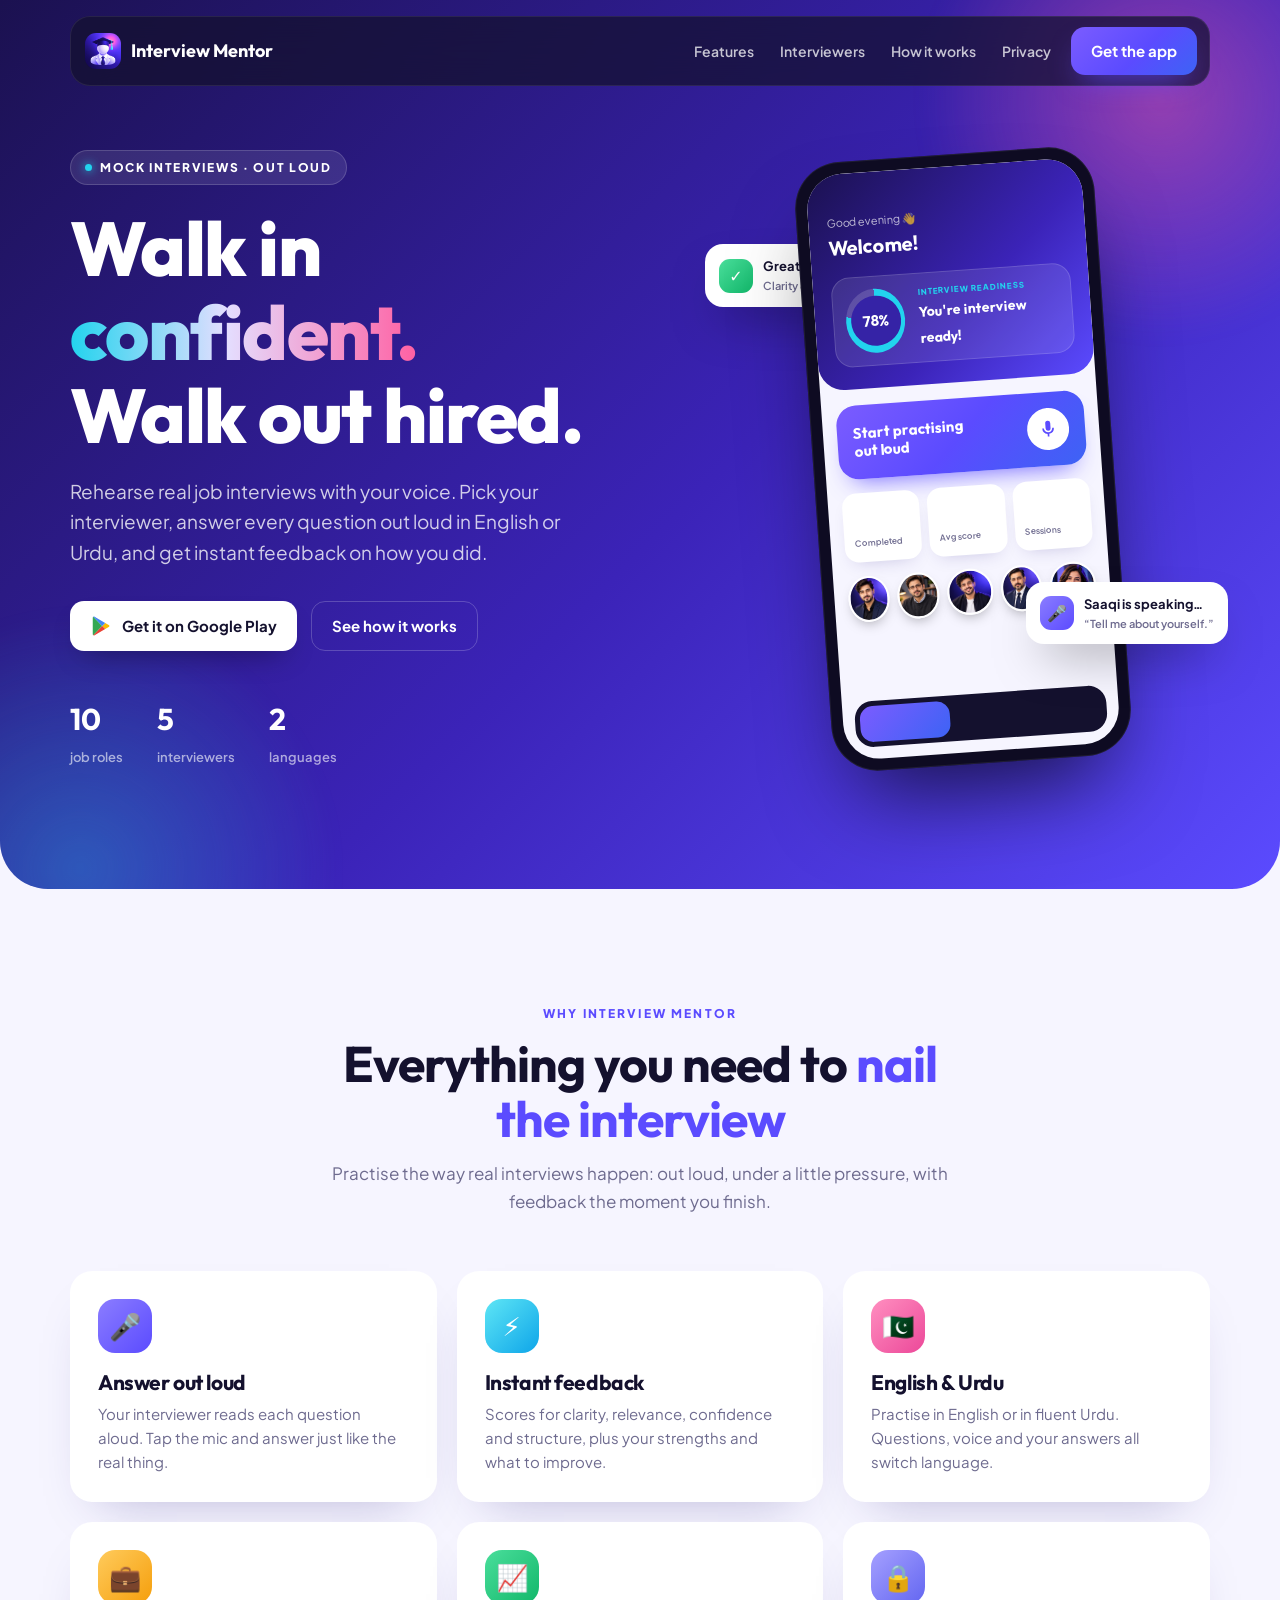
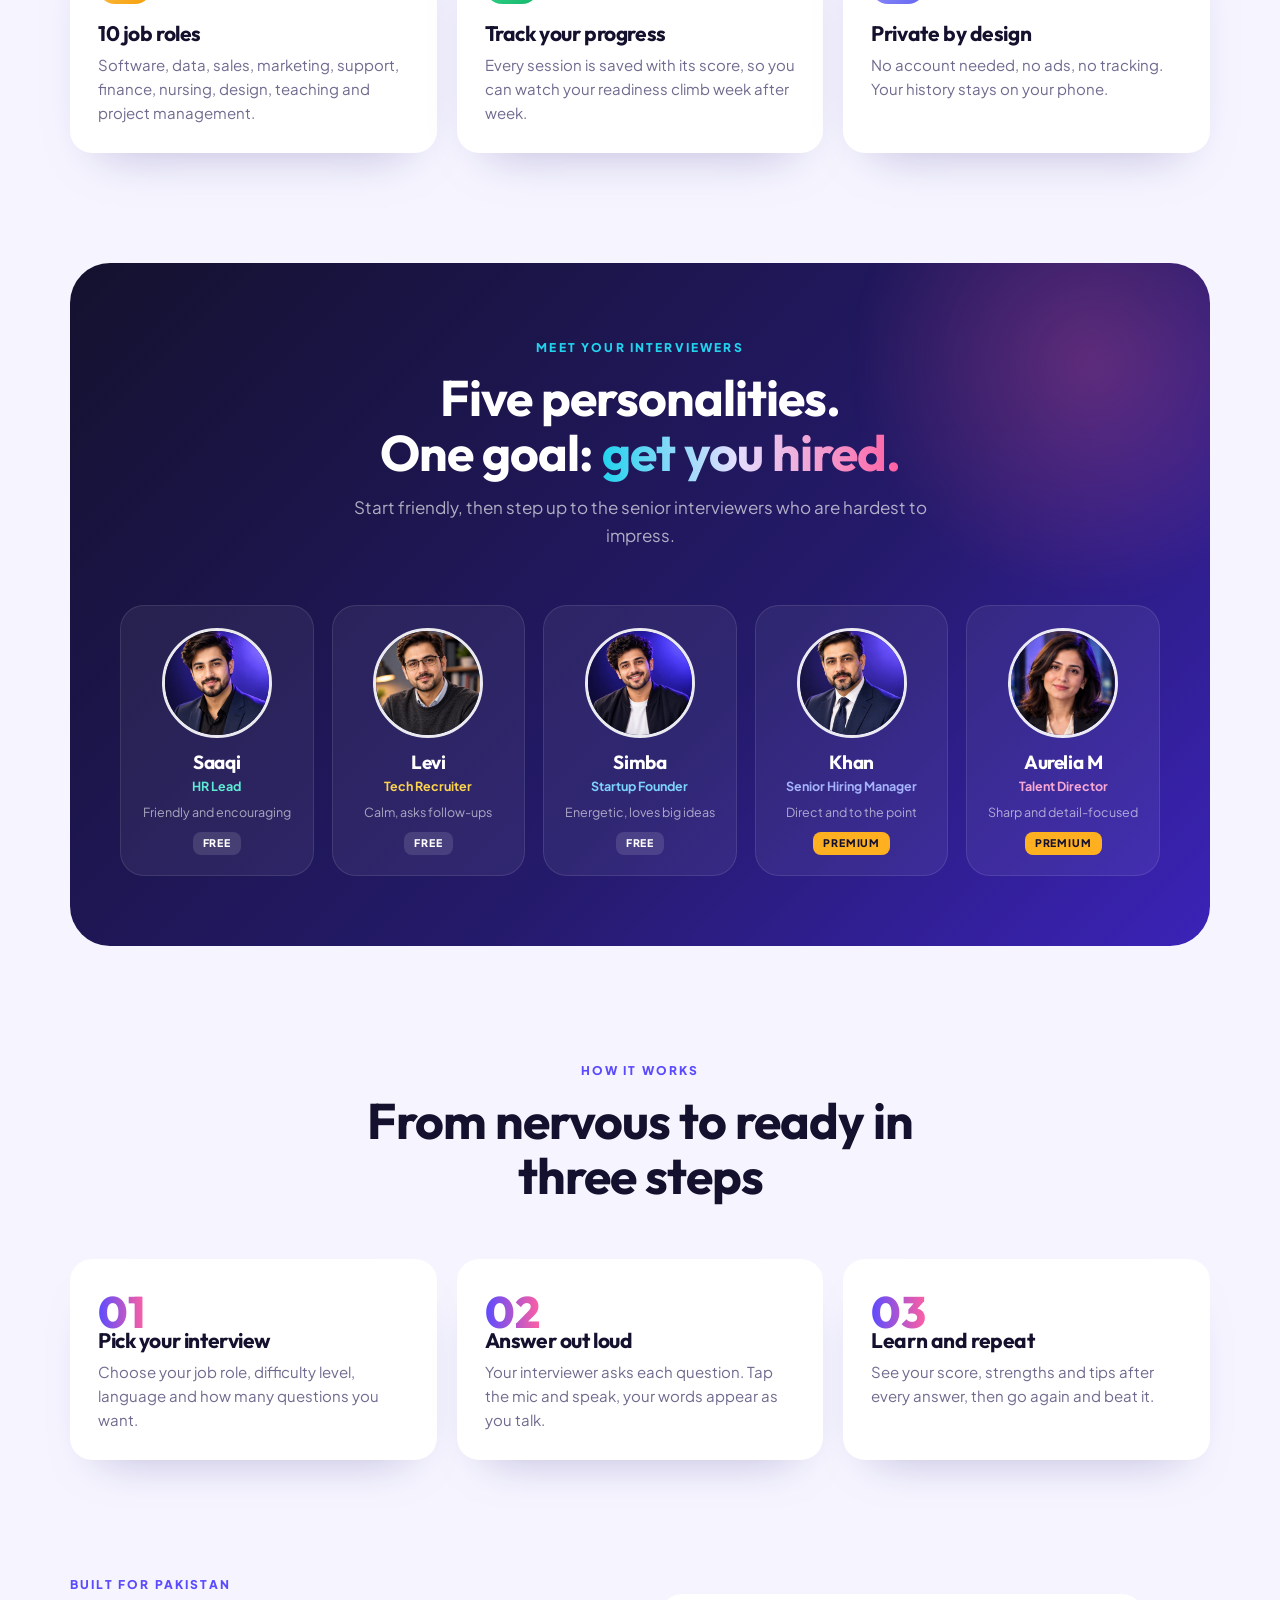
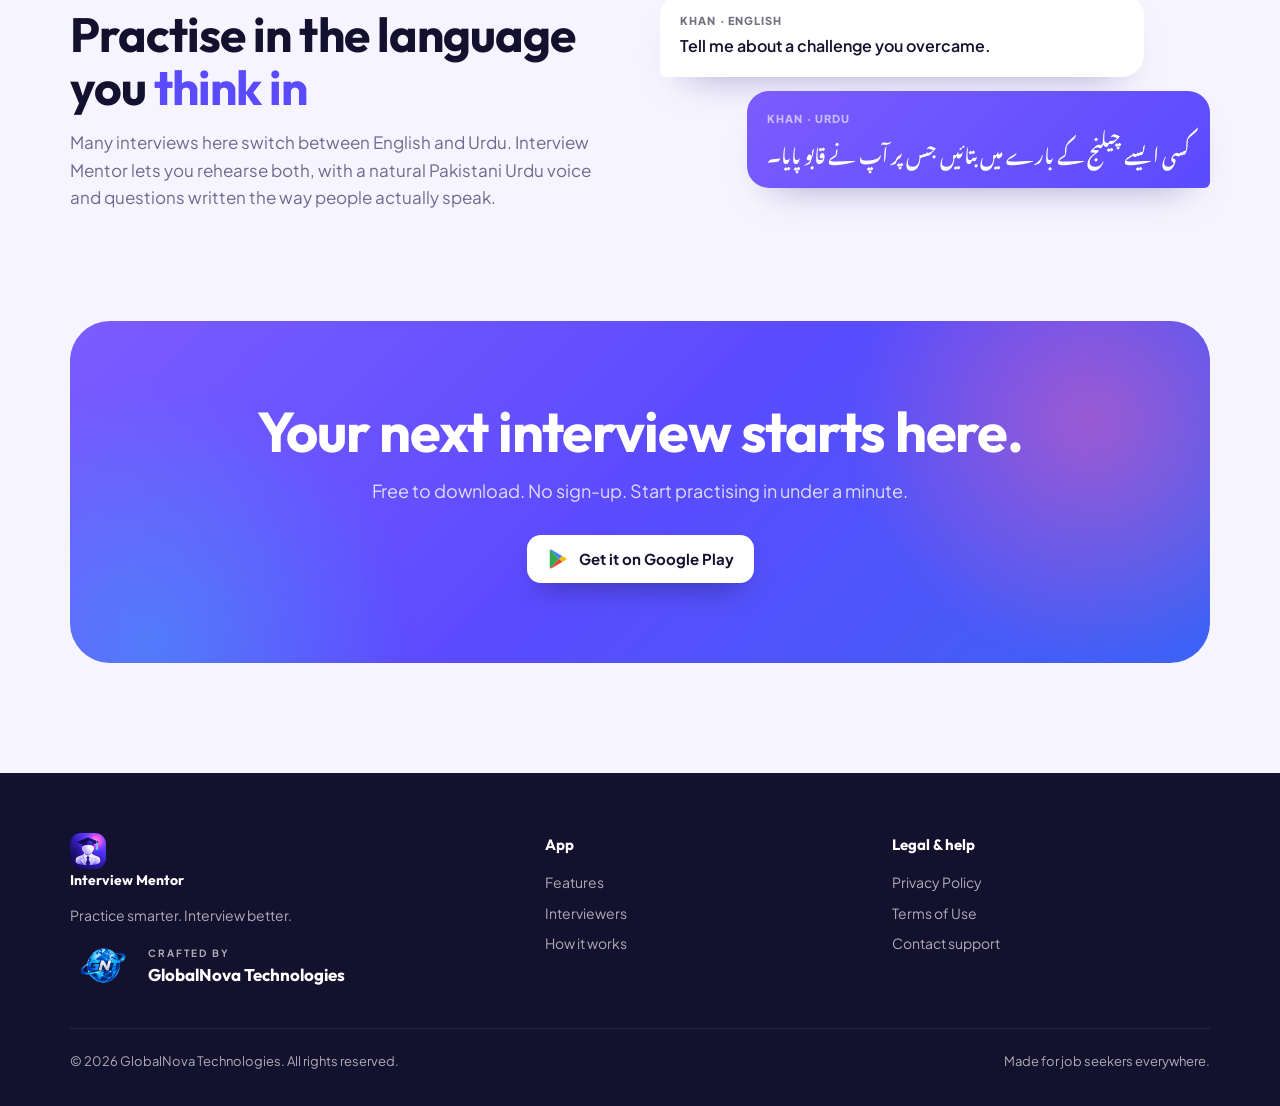
==== index.html @ 81f891b1 "Add files via upload" ====
<!DOCTYPE html>
<html lang="en">
<head>
<meta charset="utf-8">
<meta name="viewport" content="width=device-width, initial-scale=1">
<title>Interview Mentor – Practise interviews out loud, in English or Urdu</title>
<meta name="description" content="Interview Mentor helps you rehearse real job interviews out loud. Choose your interviewer, answer with your voice in English or Urdu, and get instant feedback.">
<meta name="theme-color" content="#1B1150">
<meta property="og:title" content="Interview Mentor – Practice Smarter. Interview Better.">
<meta property="og:description" content="Rehearse real job interviews out loud, in English or Urdu, and get instant feedback.">
<meta property="og:image" content="img/favicon.png">
<link rel="icon" href="img/favicon.png">
<link rel="preconnect" href="https://fonts.googleapis.com">
<link rel="preconnect" href="https://fonts.gstatic.com" crossorigin>
<link href="https://fonts.googleapis.com/css2?family=Outfit:wght@600;700;800&family=Plus+Jakarta+Sans:wght@500;600;700;800&family=Noto+Nastaliq+Urdu:wght@500&display=swap" rel="stylesheet">
<link rel="stylesheet" href="style.css">
</head>
<body>

<nav class="nav">
  <div class="nav-inner">
    <a class="brand" href="#"><img src="img/logo.jpg" alt="">Interview Mentor</a>
    <div class="nav-links">
      <a href="#features">Features</a>
      <a href="#interviewers">Interviewers</a>
      <a href="#how">How it works</a>
      <a href="privacy.html">Privacy</a>
    </div>
    <a class="btn btn-primary" href="https://play.google.com/store/apps/details?id=com.globalnova.interview_mentor">Get the app</a>
  </div>
</nav>

<header class="hero">
  <div class="orb pink"></div><div class="orb cyan"></div>
  <div class="wrap hero-grid">
    <div>
      <span class="pill"><i></i>Mock interviews · out loud</span>
      <h1>Walk in <span class="grad-text">confident.</span><br>Walk out hired.</h1>
      <p class="lead">Rehearse real job interviews with your voice. Pick your interviewer, answer every question out loud in English or Urdu, and get instant feedback on how you did.</p>
      <div class="hero-cta">
        <a class="btn btn-light" href="https://play.google.com/store/apps/details?id=com.globalnova.interview_mentor">
          <svg viewBox="0 0 24 24"><path fill="#34A853" d="M3.6 1.8 13.3 12 3.6 22.2c-.4-.2-.6-.6-.6-1.1V2.9c0-.5.2-.9.6-1.1z"/><path fill="#FBBC04" d="m16.6 15.3-3.3-3.3 3.3-3.3 3.8 2.2c1.1.6 1.1 1.6 0 2.2z"/><path fill="#EA4335" d="M16.6 15.3 13.3 12 3.6 22.2c.4.2.9.2 1.4-.1z"/><path fill="#4285F4" d="M16.6 8.7 5 1.9c-.5-.3-1-.3-1.4-.1L13.3 12z"/></svg>
          Get it on Google Play
        </a>
        <a class="btn btn-ghost" href="#how">See how it works</a>
      </div>
      <div class="hero-stats">
        <div><b>10</b><span>job roles</span></div>
        <div><b>5</b><span>interviewers</span></div>
        <div><b>2</b><span>languages</span></div>
      </div>
    </div>

    <div class="phone-stage">
      <div class="float-card a"><span class="badge-dot g5">✓</span><div>Great structure!<small>Clarity 86 · Pace 132 wpm</small></div></div>
      <div class="phone">
        <div class="screen">
          <div class="scr-head">
            <div class="scr-hi">Good evening 👋</div>
            <div class="scr-name">Welcome!</div>
            <div class="scr-ring"><div class="ring"></div><div><small>INTERVIEW READINESS</small><b>You're interview ready!</b></div></div>
          </div>
          <div class="scr-cta">
            <b>Start practising<br>out loud</b>
            <span class="scr-mic"><svg viewBox="0 0 24 24"><path d="M12 14a3 3 0 0 0 3-3V5a3 3 0 0 0-6 0v6a3 3 0 0 0 3 3zm5-3a5 5 0 0 1-10 0H5a7 7 0 0 0 6 6.9V21h2v-3.1A7 7 0 0 0 19 11z"/></svg></span>
          </div>
          <div class="scr-row">
            <div class="scr-tile"><b>12</b><span>Completed</span></div>
            <div class="scr-tile"><b>81%</b><span>Avg score</span></div>
            <div class="scr-tile"><b>15</b><span>Sessions</span></div>
          </div>
          <div class="scr-avs">
            <img src="img/int_saaqi.jpg" alt=""><img src="img/int_levi.jpg" alt=""><img src="img/int_simba.jpg" alt=""><img src="img/int_khan.jpg" alt=""><img src="img/int_aurelia.jpg" alt="">
          </div>
          <div class="scr-nav"><i></i><i></i><i></i><i></i></div>
        </div>
      </div>
      <div class="float-card b"><span class="badge-dot g1">🎤</span><div>Saaqi is speaking…<small>“Tell me about yourself.”</small></div></div>
    </div>
  </div>
</header>

<main>
  <section id="features">
    <div class="wrap">
      <div class="sec-head rv">
        <span class="eyebrow">Why Interview Mentor</span>
        <h2>Everything you need to <span style="color:var(--violet)">nail the interview</span></h2>
        <p>Practise the way real interviews happen: out loud, under a little pressure, with feedback the moment you finish.</p>
      </div>
      <div class="features">
        <div class="card rv"><div class="ico g1">🎤</div><h3>Answer out loud</h3><p>Your interviewer reads each question aloud. Tap the mic and answer just like the real thing.</p></div>
        <div class="card rv"><div class="ico g2">⚡</div><h3>Instant feedback</h3><p>Scores for clarity, relevance, confidence and structure, plus your strengths and what to improve.</p></div>
        <div class="card rv"><div class="ico g3">🇵🇰</div><h3>English &amp; Urdu</h3><p>Practise in English or in fluent Urdu. Questions, voice and your answers all switch language.</p></div>
        <div class="card rv"><div class="ico g4">💼</div><h3>10 job roles</h3><p>Software, data, sales, marketing, support, finance, nursing, design, teaching and project management.</p></div>
        <div class="card rv"><div class="ico g5">📈</div><h3>Track your progress</h3><p>Every session is saved with its score, so you can watch your readiness climb week after week.</p></div>
        <div class="card rv"><div class="ico g6">🔒</div><h3>Private by design</h3><p>No account needed, no ads, no tracking. Your history stays on your phone.</p></div>
      </div>
    </div>
  </section>

  <section id="interviewers">
    <div class="wrap">
      <div class="panel">
        <div class="orb pink" style="opacity:.6"></div>
        <div class="sec-head rv">
          <span class="eyebrow">Meet your interviewers</span>
          <h2>Five personalities.<br>One goal: <span class="grad-text">get you hired.</span></h2>
          <p>Start friendly, then step up to the senior interviewers who are hardest to impress.</p>
        </div>
        <div class="team">
          <div class="member rv"><img src="img/int_saaqi.jpg" alt="Saaqi"><h3>Saaqi</h3><div class="role" style="color:#5EEAD4">HR Lead</div><p>Friendly and encouraging</p><span class="free">FREE</span></div>
          <div class="member rv"><img src="img/int_levi.jpg" alt="Levi"><h3>Levi</h3><div class="role" style="color:#FCD34D">Tech Recruiter</div><p>Calm, asks follow-ups</p><span class="free">FREE</span></div>
          <div class="member rv"><img src="img/int_simba.jpg" alt="Simba"><h3>Simba</h3><div class="role" style="color:#7DD3FC">Startup Founder</div><p>Energetic, loves big ideas</p><span class="free">FREE</span></div>
          <div class="member rv"><img src="img/int_khan.jpg" alt="Khan"><h3>Khan</h3><div class="role" style="color:#A5B4FC">Senior Hiring Manager</div><p>Direct and to the point</p><span class="pro">PREMIUM</span></div>
          <div class="member rv"><img src="img/int_aurelia.jpg" alt="Aurelia M"><h3>Aurelia M</h3><div class="role" style="color:#F9A8D4">Talent Director</div><p>Sharp and detail-focused</p><span class="pro">PREMIUM</span></div>
        </div>
      </div>
    </div>
  </section>

  <section id="how">
    <div class="wrap">
      <div class="sec-head rv">
        <span class="eyebrow">How it works</span>
        <h2>From nervous to ready in three steps</h2>
      </div>
      <div class="steps">
        <div class="card step rv"><h3>Pick your interview</h3><p>Choose your job role, difficulty level, language and how many questions you want.</p></div>
        <div class="card step rv"><h3>Answer out loud</h3><p>Your interviewer asks each question. Tap the mic and speak, your words appear as you talk.</p></div>
        <div class="card step rv"><h3>Learn and repeat</h3><p>See your score, strengths and tips after every answer, then go again and beat it.</p></div>
      </div>
    </div>
  </section>

  <section>
    <div class="wrap lang">
      <div class="rv">
        <span class="eyebrow">Built for Pakistan</span>
        <h2>Practise in the language you <span style="color:var(--violet)">think in</span></h2>
        <p>Many interviews here switch between English and Urdu. Interview Mentor lets you rehearse both, with a natural Pakistani Urdu voice and questions written the way people actually speak.</p>
      </div>
      <div class="bubbles rv">
        <div class="bubble en"><small>KHAN · ENGLISH</small>Tell me about a challenge you overcame.</div>
        <div class="bubble ur"><small>KHAN · URDU</small>کسی ایسے چیلنج کے بارے میں بتائیں جس پر آپ نے قابو پایا۔</div>
      </div>
    </div>
  </section>

  <section>
    <div class="wrap">
      <div class="cta rv">
        <div class="orb pink"></div><div class="orb cyan"></div>
        <h2 style="position:relative">Your next interview starts here.</h2>
        <p style="position:relative">Free to download. No sign-up. Start practising in under a minute.</p>
        <a class="btn btn-light" style="position:relative" href="https://play.google.com/store/apps/details?id=com.globalnova.interview_mentor">
          <svg viewBox="0 0 24 24"><path fill="#34A853" d="M3.6 1.8 13.3 12 3.6 22.2c-.4-.2-.6-.6-.6-1.1V2.9c0-.5.2-.9.6-1.1z"/><path fill="#FBBC04" d="m16.6 15.3-3.3-3.3 3.3-3.3 3.8 2.2c1.1.6 1.1 1.6 0 2.2z"/><path fill="#EA4335" d="M16.6 15.3 13.3 12 3.6 22.2c.4.2.9.2 1.4-.1z"/><path fill="#4285F4" d="M16.6 8.7 5 1.9c-.5-.3-1-.3-1.4-.1L13.3 12z"/></svg>
          Get it on Google Play
        </a>
      </div>
    </div>
  </section>
</main>

<footer>
  <div class="wrap">
    <div class="foot">
      <div>
        <a class="brand" href="#" style="color:#fff"><img src="img/logo.jpg" alt="">Interview Mentor</a>
        <p style="margin-top:12px;font-size:14px;max-width:320px">Practice smarter. Interview better.</p>
        <div class="gnt"><img src="img/gnt_logo.png" alt="GlobalNova Technologies"><div><small>CRAFTED BY</small><b>GlobalNova Technologies</b></div></div>
      </div>
      <div><h4>App</h4><a href="#features">Features</a><a href="#interviewers">Interviewers</a><a href="#how">How it works</a></div>
      <div><h4>Legal &amp; help</h4><a href="privacy.html">Privacy Policy</a><a href="terms.html">Terms of Use</a><a href="mailto:support@interviewmentor.app">Contact support</a></div>
    </div>
    <div class="copy"><span>© 2026 GlobalNova Technologies. All rights reserved.</span><span>Made for job seekers everywhere.</span></div>
  </div>
</footer>

<script>
  const io = new IntersectionObserver(es => es.forEach(e => { if (e.isIntersecting) { e.target.classList.add('in'); io.unobserve(e.target); } }), { threshold: .12 });
  document.querySelectorAll('.rv').forEach((el, i) => { el.style.transitionDelay = (i % 5) * 70 + 'ms'; io.observe(el); });
</script>
</body>
</html>
---- style.css ----
/* Interview Mentor website – same palette as the app */
:root {
  --night: #14112E;
  --deep: #1B1150;
  --violet: #5B4BFF;
  --violet-2: #7B5CFF;
  --lav: #E4DEFF;
  --cyan: #22D3EE;
  --pink: #FF5FA2;
  --gold: #FFB020;
  --bg: #F6F5FF;
  --ink: #14112E;
  --mut: #6E6B8F;
  --card: #FFFFFF;
  --line: #ECEAF8;
  --r: 22px;
}
* { box-sizing: border-box; margin: 0; padding: 0; }
html { scroll-behavior: smooth; }
body {
  font-family: 'Plus Jakarta Sans', system-ui, sans-serif;
  background: var(--bg);
  color: var(--ink);
  line-height: 1.6;
  -webkit-font-smoothing: antialiased;
}
h1, h2, h3, .display { font-family: 'Outfit', sans-serif; letter-spacing: -.02em; line-height: 1.1; }
a { color: inherit; text-decoration: none; }
img { display: block; max-width: 100%; }
.wrap { width: min(1140px, 92%); margin: 0 auto; }
.grad-text {
  background: linear-gradient(90deg, var(--cyan), var(--lav) 45%, var(--pink));
  -webkit-background-clip: text; background-clip: text; color: transparent;
}

/* ---------- nav ---------- */
.nav {
  position: fixed; inset: 16px 0 auto; z-index: 50;
  display: flex; justify-content: center;
}
.nav-inner {
  width: min(1140px, 92%);
  display: flex; align-items: center; gap: 20px;
  padding: 10px 12px 10px 14px;
  border-radius: 20px;
  background: rgba(20, 17, 46, .72);
  backdrop-filter: blur(18px); -webkit-backdrop-filter: blur(18px);
  border: 1px solid rgba(255, 255, 255, .08);
  color: #fff;
}
.brand { display: flex; align-items: center; gap: 10px; font-family: 'Outfit'; font-weight: 700; font-size: 18px; }
.brand img { width: 36px; height: 36px; border-radius: 11px; }
.nav-links { display: flex; gap: 26px; margin-left: auto; font-size: 14px; font-weight: 600; color: rgba(255,255,255,.75); }
.nav-links a:hover { color: #fff; }
.btn {
  display: inline-flex; align-items: center; gap: 10px;
  padding: 12px 20px; border-radius: 14px;
  font-weight: 700; font-size: 15px;
  transition: transform .2s ease, box-shadow .2s ease;
}
.btn:hover { transform: translateY(-2px); }
.btn-primary {
  background: linear-gradient(135deg, var(--violet-2), var(--violet) 55%, #3D63F5);
  color: #fff;
  box-shadow: 0 14px 30px -12px rgba(91, 75, 255, .8);
}
.btn-light { background: #fff; color: var(--night); box-shadow: 0 14px 30px -14px rgba(0,0,0,.45); }
.btn-ghost { border: 1px solid rgba(255,255,255,.2); color: #fff; }
.btn svg { width: 22px; height: 22px; }

/* ---------- hero ---------- */
.hero {
  position: relative; overflow: hidden;
  background: linear-gradient(135deg, #1B1150 0%, #3B23B8 55%, #5B4BFF 100%);
  color: #fff;
  padding: 150px 0 120px;
  border-radius: 0 0 48px 48px;
}
.orb { position: absolute; border-radius: 50%; filter: blur(10px); pointer-events: none; }
.orb.pink { width: 520px; height: 520px; right: -140px; top: -160px; background: radial-gradient(circle, rgba(255,95,162,.45), transparent 65%); }
.orb.cyan { width: 560px; height: 560px; left: -200px; bottom: -260px; background: radial-gradient(circle, rgba(34,211,238,.32), transparent 65%); }
.hero-grid { position: relative; display: grid; grid-template-columns: 1.1fr .9fr; gap: 40px; align-items: center; }
.pill {
  display: inline-flex; align-items: center; gap: 8px;
  padding: 7px 14px; border-radius: 999px;
  background: rgba(255,255,255,.1); border: 1px solid rgba(255,255,255,.16);
  font-size: 12px; font-weight: 800; letter-spacing: .14em; text-transform: uppercase;
}
.pill i { width: 7px; height: 7px; border-radius: 50%; background: var(--cyan); box-shadow: 0 0 10px var(--cyan); }
.hero h1 { font-size: clamp(44px, 6vw, 76px); margin: 22px 0 18px; font-weight: 800; }
.hero p.lead { font-size: 19px; color: rgba(255,255,255,.78); max-width: 520px; }
.hero-cta { display: flex; flex-wrap: wrap; gap: 14px; margin-top: 34px; }
.hero-stats { display: flex; gap: 34px; margin-top: 44px; }
.hero-stats b { display: block; font-family: 'Outfit'; font-size: 30px; }
.hero-stats span { font-size: 13px; color: rgba(255,255,255,.6); font-weight: 600; }

/* phone mockup */
.phone-stage { position: relative; display: flex; justify-content: center; }
.phone {
  width: 300px; height: 610px; border-radius: 46px; padding: 12px;
  background: #0E0B22;
  box-shadow: 0 50px 90px -30px rgba(0,0,0,.7), 0 0 0 1px rgba(255,255,255,.08) inset;
  transform: rotate(-4deg);
  animation: float 6s ease-in-out infinite;
}
@keyframes float { 50% { transform: rotate(-4deg) translateY(-14px); } }
.screen { position: relative; height: 100%; border-radius: 36px; overflow: hidden; background: var(--bg); }
.scr-head {
  background: linear-gradient(135deg, #1B1150, #3B23B8 60%, #5B4BFF);
  padding: 40px 18px 22px; border-radius: 0 0 26px 26px; color: #fff;
}
.scr-hi { font-size: 11px; color: rgba(255,255,255,.7); }
.scr-name { font-family: 'Outfit'; font-size: 20px; font-weight: 700; }
.scr-ring {
  margin-top: 14px; display: flex; gap: 14px; align-items: center;
  padding: 12px; border-radius: 18px; background: rgba(255,255,255,.1); border: 1px solid rgba(255,255,255,.15);
}
.ring {
  width: 64px; height: 64px; border-radius: 50%;
  background: conic-gradient(var(--cyan) 0 78%, rgba(255,255,255,.15) 78% 100%);
  display: grid; place-items: center;
}
.ring::after { content: '78%'; width: 50px; height: 50px; border-radius: 50%; background: #3523A6; display: grid; place-items: center; font-family: 'Outfit'; font-weight: 700; font-size: 15px; }
.scr-ring small { display: block; font-size: 8px; font-weight: 800; letter-spacing: .12em; color: var(--cyan); }
.scr-ring b { font-family: 'Outfit'; font-size: 14px; }
.scr-cta {
  margin: 16px 14px 0; padding: 16px; border-radius: 20px; color: #fff;
  background: linear-gradient(135deg, var(--violet-2), var(--violet), #3D63F5);
  display: flex; align-items: center; justify-content: space-between;
  box-shadow: 0 14px 24px -14px rgba(91,75,255,.9);
}
.scr-cta b { font-family: 'Outfit'; font-size: 15px; line-height: 1.15; }
.scr-mic { width: 42px; height: 42px; border-radius: 50%; background: #fff; display: grid; place-items: center; }
.scr-mic svg { width: 20px; fill: var(--violet); }
.scr-row { display: flex; gap: 8px; padding: 14px 14px 0; }
.scr-tile { flex: 1; background: #fff; border-radius: 14px; padding: 10px; box-shadow: 0 8px 18px -10px rgba(42,31,122,.25); }
.scr-tile b { font-family: 'Outfit'; font-size: 15px; display: block; }
.scr-tile span { font-size: 8.5px; color: var(--mut); font-weight: 600; }
.scr-avs { display: flex; gap: 8px; padding: 14px; }
.scr-avs img { width: 46px; height: 46px; border-radius: 50%; object-fit: cover; border: 2px solid #fff; box-shadow: 0 6px 14px -6px rgba(0,0,0,.4); }
.scr-nav {
  position: absolute; left: 12px; right: 12px; bottom: 12px; height: 46px; border-radius: 18px;
  background: var(--night); display: flex; align-items: center; padding: 5px; gap: 6px;
}
.scr-nav i { flex: 1; height: 100%; border-radius: 13px; }
.scr-nav i:first-child { flex: 2; background: linear-gradient(135deg, var(--violet-2), #3D63F5); }
.float-card {
  position: absolute; background: #fff; color: var(--ink); border-radius: 18px; padding: 12px 14px;
  box-shadow: 0 24px 50px -20px rgba(0,0,0,.5); display: flex; align-items: center; gap: 10px; font-size: 13px; font-weight: 700;
  animation: float2 5s ease-in-out infinite;
}
.float-card small { display: block; color: var(--mut); font-weight: 600; font-size: 11px; }
.float-card.a { left: -10px; top: 90px; }
.float-card.b { right: -18px; bottom: 120px; animation-delay: -2.5s; }
@keyframes float2 { 50% { transform: translateY(-10px); } }
.badge-dot { width: 34px; height: 34px; border-radius: 11px; display: grid; place-items: center; color: #fff; font-size: 16px; }

/* ---------- sections ---------- */
section { padding: 110px 0 0; }
.sec-head { text-align: center; max-width: 640px; margin: 0 auto 56px; }
.eyebrow { font-size: 12px; font-weight: 800; letter-spacing: .18em; text-transform: uppercase; color: var(--violet); }
.sec-head h2 { font-size: clamp(34px, 4vw, 50px); margin: 12px 0 14px; }
.sec-head p { color: var(--mut); font-size: 17px; }

.features { display: grid; grid-template-columns: repeat(3, 1fr); gap: 20px; }
.card {
  background: var(--card); border-radius: var(--r); padding: 28px;
  box-shadow: 0 24px 50px -30px rgba(42,31,122,.35);
  transition: transform .25s ease, box-shadow .25s ease;
}
.card:hover { transform: translateY(-6px); box-shadow: 0 30px 60px -28px rgba(91,75,255,.45); }
.ico {
  width: 54px; height: 54px; border-radius: 17px; display: grid; place-items: center;
  font-size: 26px; margin-bottom: 18px; color: #fff;
}
.card h3 { font-size: 21px; margin-bottom: 8px; }
.card p { color: var(--mut); font-size: 15px; }
.g1 { background: linear-gradient(135deg, #8B7DFF, #5B4BFF); }
.g2 { background: linear-gradient(135deg, #5EE6F5, #0EA5E9); }
.g3 { background: linear-gradient(135deg, #FF8FC0, #EC4899); }
.g4 { background: linear-gradient(135deg, #FFCB5C, #F59E0B); }
.g5 { background: linear-gradient(135deg, #4ADE9B, #12B76A); }
.g6 { background: linear-gradient(135deg, #A5A0FF, #6366F1); }

/* interviewers */
.panel {
  position: relative; overflow: hidden;
  background: linear-gradient(135deg, #14112E, #241A6B 60%, #3B23B8);
  border-radius: 40px; padding: 70px 50px; color: #fff;
}
.panel .sec-head p { color: rgba(255,255,255,.65); }
.panel .eyebrow { color: var(--cyan); }
.team { position: relative; display: grid; grid-template-columns: repeat(5, 1fr); gap: 18px; }
.member {
  text-align: center; padding: 22px 12px 20px; border-radius: 24px;
  background: rgba(255,255,255,.06); border: 1px solid rgba(255,255,255,.1);
  transition: transform .25s ease, background .25s ease;
}
.member:hover { transform: translateY(-6px); background: rgba(255,255,255,.1); }
.member img {
  width: 110px; height: 110px; border-radius: 50%; object-fit: cover; object-position: center 25%;
  margin: 0 auto 14px; border: 3px solid rgba(255,255,255,.9);
}
.member h3 { font-size: 19px; }
.member .role { font-size: 12.5px; font-weight: 700; margin: 3px 0 6px; }
.member p { font-size: 12.5px; color: rgba(255,255,255,.6); }
.pro {
  display: inline-block; margin-top: 10px; padding: 3px 10px; border-radius: 8px;
  background: var(--gold); color: var(--night); font-size: 10.5px; font-weight: 800; letter-spacing: .08em;
}
.free { display: inline-block; margin-top: 10px; padding: 3px 10px; border-radius: 8px; background: rgba(255,255,255,.12); font-size: 10.5px; font-weight: 800; letter-spacing: .08em; }

/* steps */
.steps { display: grid; grid-template-columns: repeat(3, 1fr); gap: 20px; counter-reset: s; }
.step { position: relative; padding-top: 70px; }
.step::before {
  counter-increment: s; content: '0' counter(s);
  position: absolute; top: 18px; left: 28px;
  font-family: 'Outfit'; font-size: 44px; font-weight: 800;
  background: linear-gradient(90deg, var(--violet), var(--pink)); -webkit-background-clip: text; background-clip: text; color: transparent;
}

/* language */
.lang { display: grid; grid-template-columns: 1fr 1fr; gap: 40px; align-items: center; }
.lang h2 { font-size: clamp(32px, 4vw, 48px); margin: 12px 0 16px; }
.lang p { color: var(--mut); font-size: 17px; }
.bubbles { display: flex; flex-direction: column; gap: 14px; }
.bubble {
  max-width: 88%; padding: 18px 20px; border-radius: 22px; font-size: 16px; font-weight: 600;
  box-shadow: 0 20px 40px -26px rgba(42,31,122,.5);
}
.bubble.en { background: #fff; border-bottom-left-radius: 6px; }
.bubble.ur { align-self: flex-end; direction: rtl; font-size: 19px; line-height: 1.9;
  background: linear-gradient(135deg, var(--violet-2), var(--violet)); color: #fff; border-bottom-right-radius: 6px; font-family: 'Noto Nastaliq Urdu', serif; }
.bubble small { display: block; font-size: 11px; font-weight: 800; letter-spacing: .1em; opacity: .6; margin-bottom: 4px; direction: ltr; font-family: 'Plus Jakarta Sans'; }

/* cta */
.cta {
  position: relative; overflow: hidden; text-align: center;
  background: linear-gradient(135deg, #7B5CFF, #5B4BFF 50%, #3D63F5);
  border-radius: 40px; padding: 80px 30px; color: #fff;
}
.cta h2 { font-size: clamp(34px, 4.5vw, 56px); margin-bottom: 14px; }
.cta p { color: rgba(255,255,255,.8); font-size: 18px; margin-bottom: 30px; }

/* footer */
footer { margin-top: 110px; background: var(--night); color: rgba(255,255,255,.65); padding: 60px 0 34px; }
.foot { display: grid; grid-template-columns: 1.4fr 1fr 1fr; gap: 30px; }
.foot h4 { color: #fff; font-family: 'Outfit'; font-size: 15px; margin-bottom: 14px; }
.foot a { display: block; font-size: 14px; margin-bottom: 8px; }
.foot a:hover { color: #fff; }
.gnt { display: flex; align-items: center; gap: 12px; margin-top: 18px; }
.gnt img { width: 66px; }
.gnt small { display: block; font-size: 10px; letter-spacing: .2em; font-weight: 700; }
.gnt b { color: #fff; font-family: 'Outfit'; font-size: 17px; }
.copy { border-top: 1px solid rgba(255,255,255,.08); margin-top: 40px; padding-top: 22px; font-size: 13px; display: flex; justify-content: space-between; flex-wrap: wrap; gap: 10px; }

/* reveal on scroll */
.rv { opacity: 0; transform: translateY(26px); transition: opacity .8s ease, transform .8s ease; }
.rv.in { opacity: 1; transform: none; }

/* ---------- legal pages ---------- */
.legal-hero { padding: 140px 0 70px; }
.legal-hero h1 { font-size: clamp(38px, 5vw, 60px); margin: 16px 0 10px; }
.legal-hero p { color: rgba(255,255,255,.7); }
.doc {
  background: #fff; border-radius: 30px; padding: 50px; margin-top: -40px; position: relative;
  box-shadow: 0 40px 80px -40px rgba(42,31,122,.4);
}
.doc h2 { font-size: 24px; margin: 34px 0 10px; }
.doc h2:first-child { margin-top: 0; }
.doc p, .doc li { color: #3A3760; font-size: 16px; }
.doc ul { padding-left: 22px; margin-top: 8px; }
.doc li { margin-bottom: 6px; }
.doc a { color: var(--violet); font-weight: 700; }
.tldr { display: grid; grid-template-columns: repeat(3, 1fr); gap: 14px; margin-bottom: 40px; }
.tldr div { background: var(--bg); border-radius: 18px; padding: 18px; font-size: 14px; font-weight: 600; }
.tldr b { display: block; font-family: 'Outfit'; font-size: 17px; margin-bottom: 4px; color: var(--violet); }

/* ---------- responsive ---------- */
@media (max-width: 960px) {
  .hero-grid, .lang { grid-template-columns: 1fr; }
  .phone-stage { margin-top: 30px; }
  .features, .steps { grid-template-columns: 1fr 1fr; }
  .team { grid-template-columns: repeat(3, 1fr); }
  .nav-links { display: none; }
}
@media (max-width: 620px) {
  .features, .steps, .foot, .tldr { grid-template-columns: 1fr; }
  .team { grid-template-columns: 1fr 1fr; }
  .panel { padding: 50px 20px; }
  .doc { padding: 30px 22px; }
  .hero { padding-top: 130px; }
  .hero-stats { gap: 22px; }
  .float-card { display: none; }
}
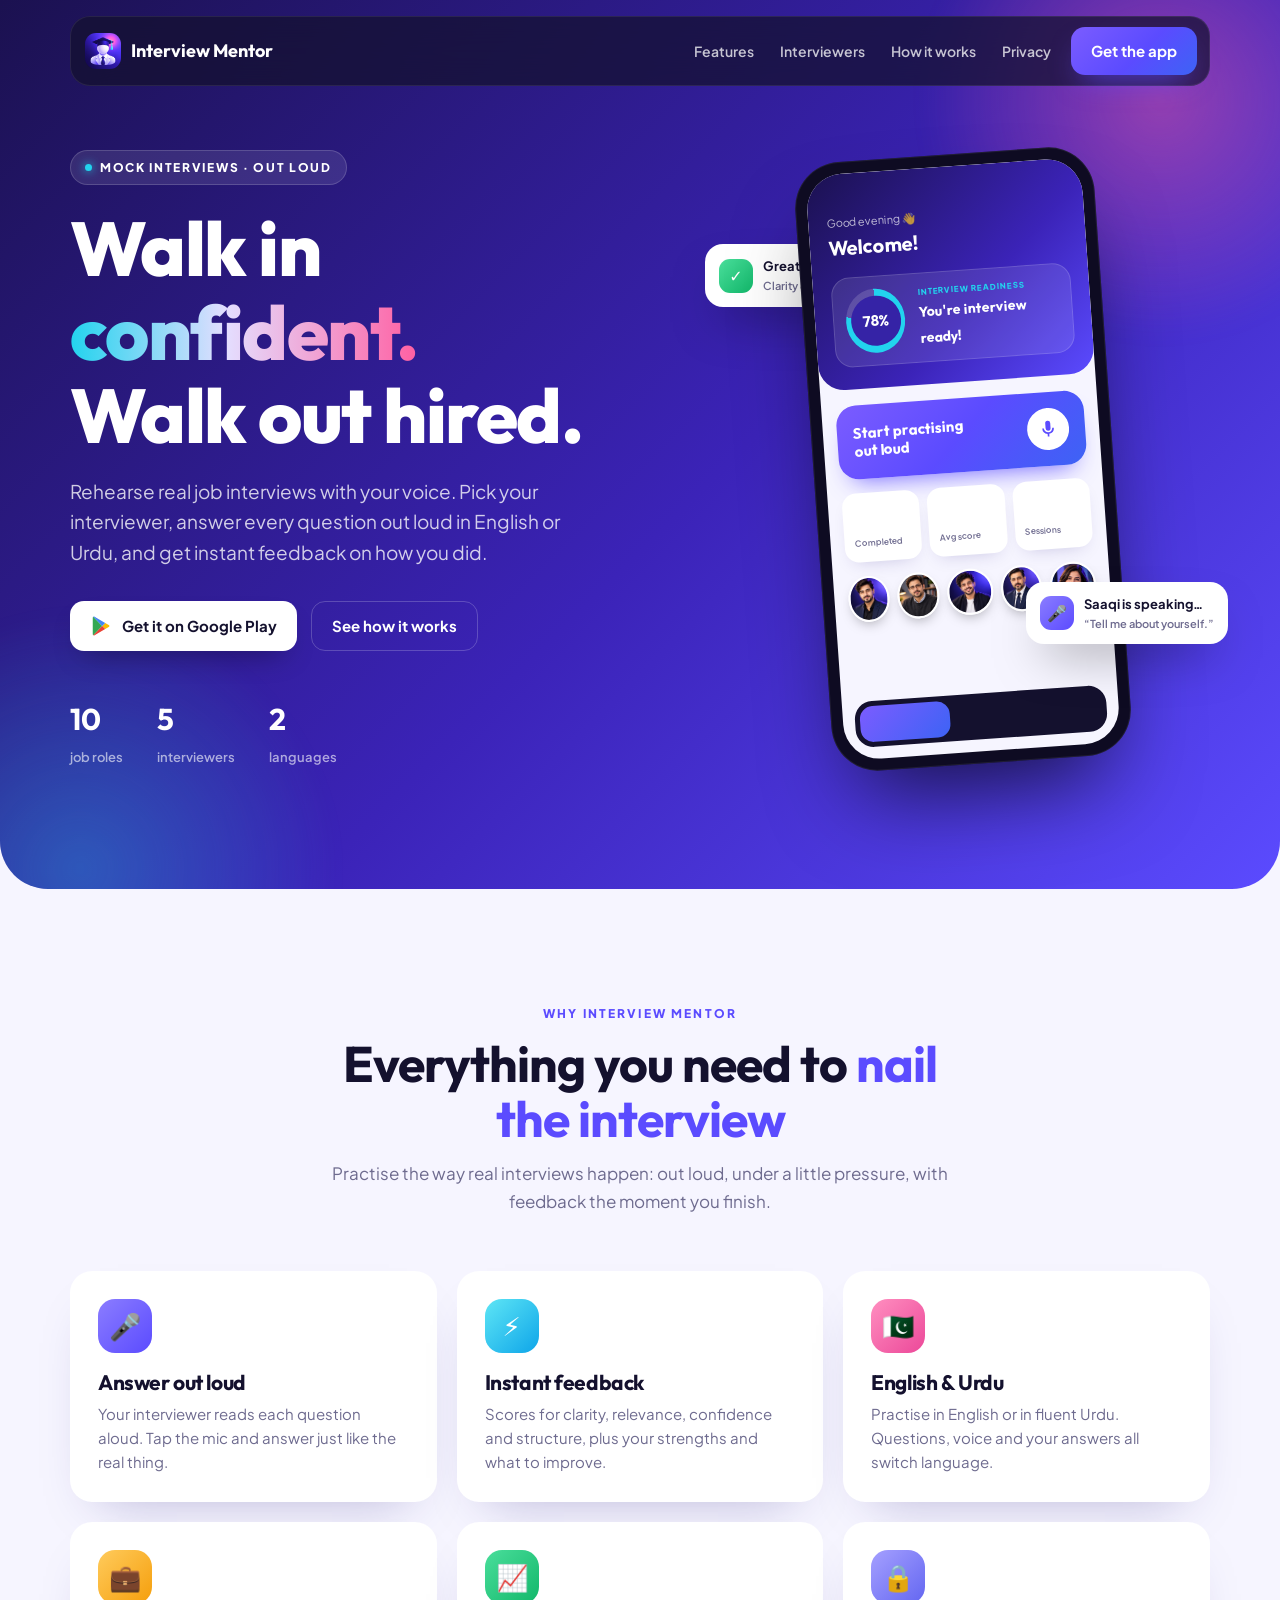
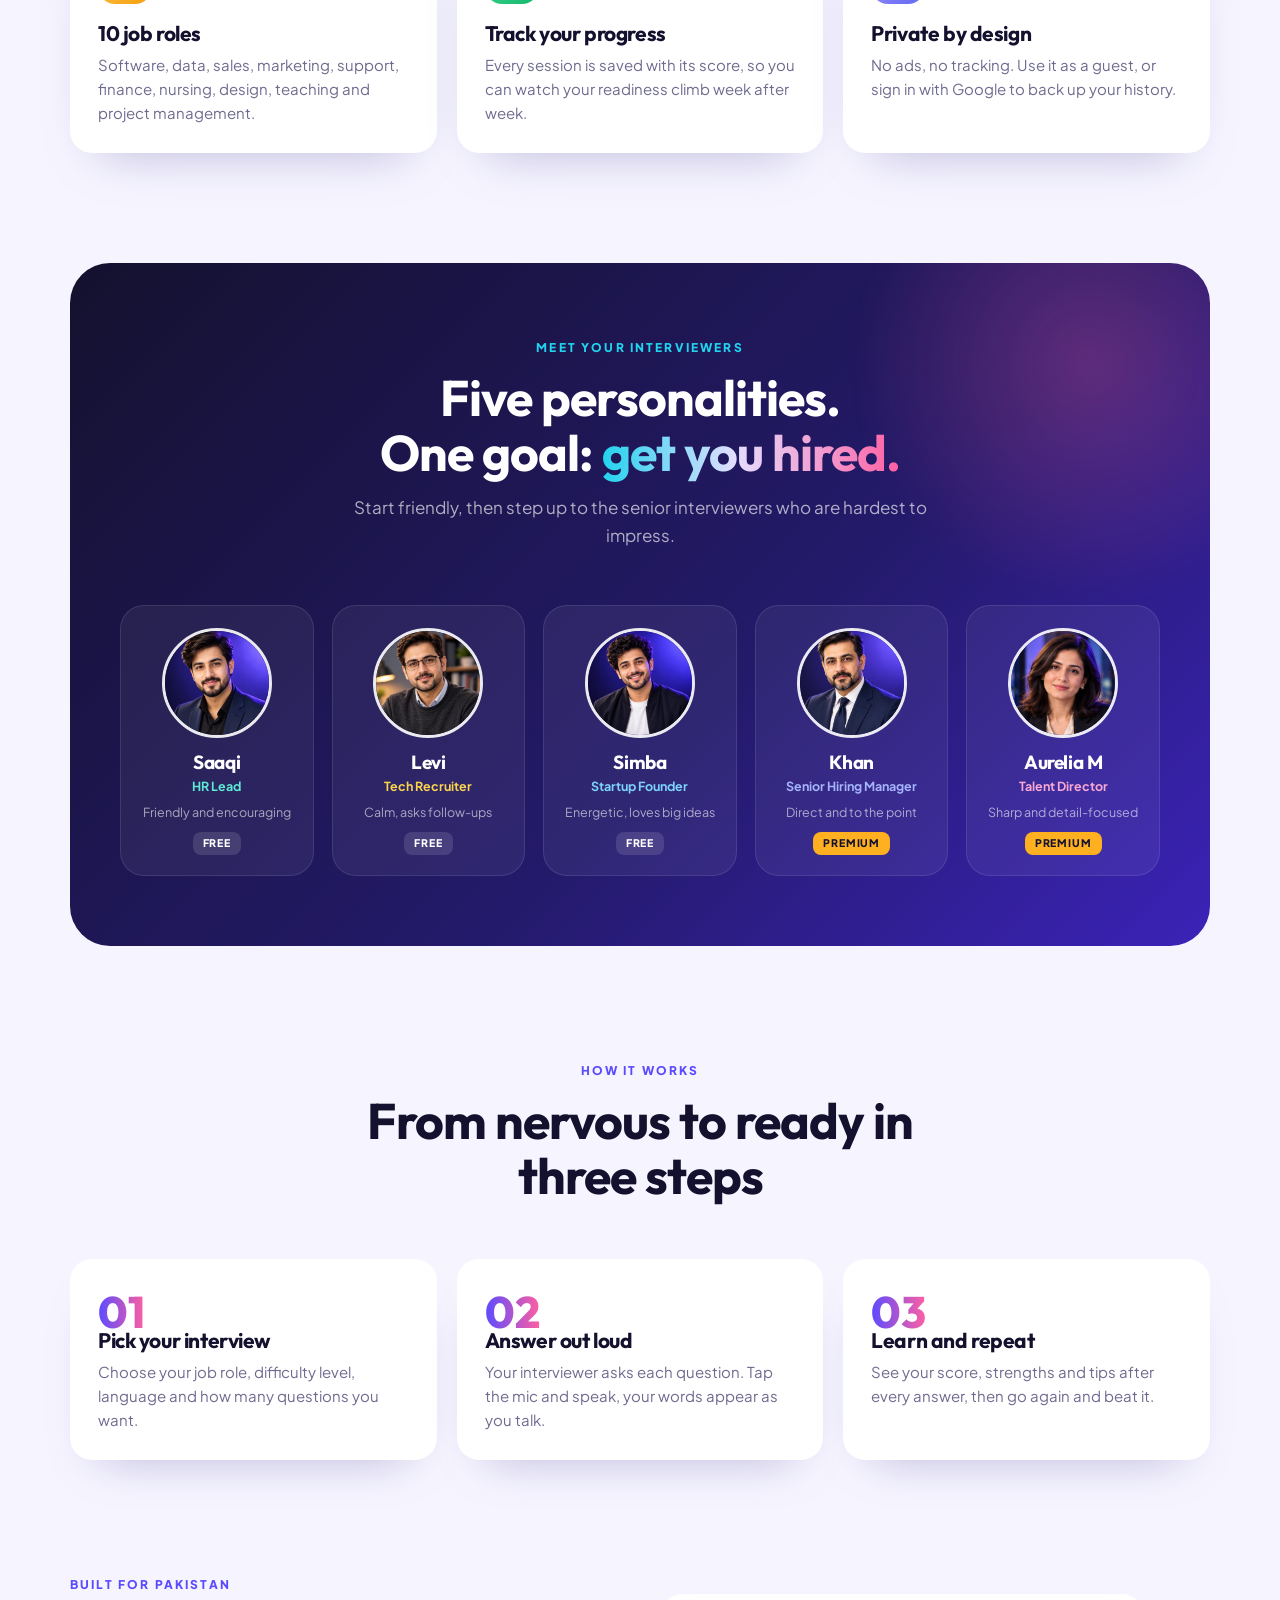
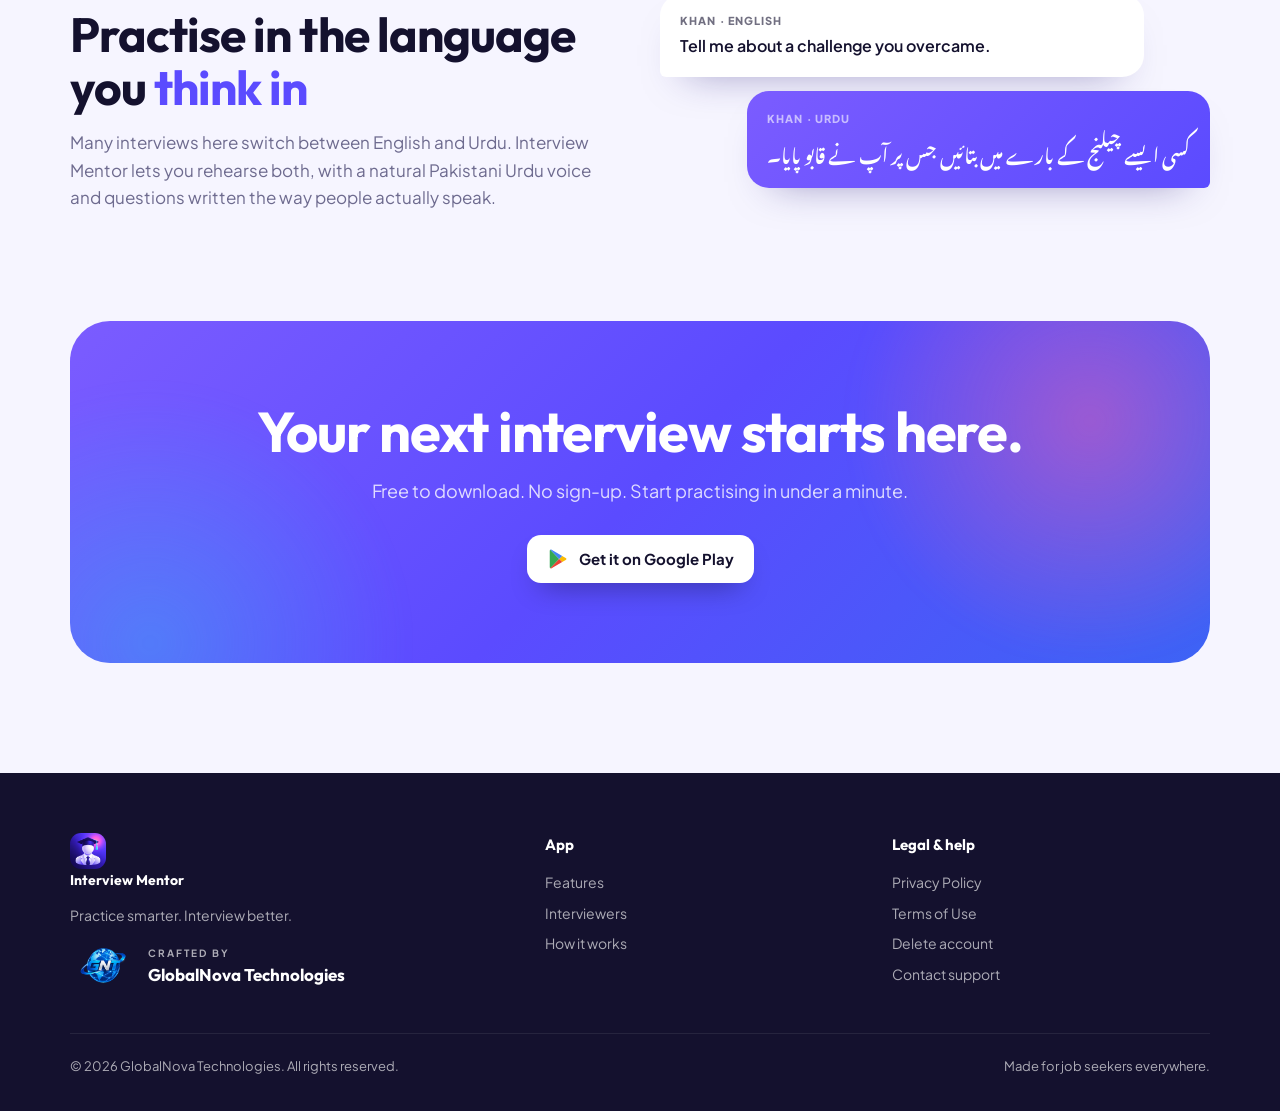
==== commit ee63068a: "Add files via upload" ====
--- a/index.html
+++ b/index.html
@@ -94,7 +94,7 @@
         <div class="card rv"><div class="ico g3">🇵🇰</div><h3>English &amp; Urdu</h3><p>Practise in English or in fluent Urdu. Questions, voice and your answers all switch language.</p></div>
         <div class="card rv"><div class="ico g4">💼</div><h3>10 job roles</h3><p>Software, data, sales, marketing, support, finance, nursing, design, teaching and project management.</p></div>
         <div class="card rv"><div class="ico g5">📈</div><h3>Track your progress</h3><p>Every session is saved with its score, so you can watch your readiness climb week after week.</p></div>
-        <div class="card rv"><div class="ico g6">🔒</div><h3>Private by design</h3><p>No account needed, no ads, no tracking. Your history stays on your phone.</p></div>
+        <div class="card rv"><div class="ico g6">🔒</div><h3>Private by design</h3><p>No ads, no tracking. Use it as a guest, or sign in with Google to back up your history.</p></div>
       </div>
     </div>
   </section>
@@ -171,7 +171,7 @@
         <div class="gnt"><img src="img/gnt_logo.png" alt="GlobalNova Technologies"><div><small>CRAFTED BY</small><b>GlobalNova Technologies</b></div></div>
       </div>
       <div><h4>App</h4><a href="#features">Features</a><a href="#interviewers">Interviewers</a><a href="#how">How it works</a></div>
-      <div><h4>Legal &amp; help</h4><a href="privacy.html">Privacy Policy</a><a href="terms.html">Terms of Use</a><a href="mailto:support@interviewmentor.app">Contact support</a></div>
+      <div><h4>Legal &amp; help</h4><a href="privacy.html">Privacy Policy</a><a href="terms.html">Terms of Use</a><a href="delete-account.html">Delete account</a><a href="mailto:ahmiikhanx885@gmail.com">Contact support</a></div>
     </div>
     <div class="copy"><span>© 2026 GlobalNova Technologies. All rights reserved.</span><span>Made for job seekers everywhere.</span></div>
   </div>
